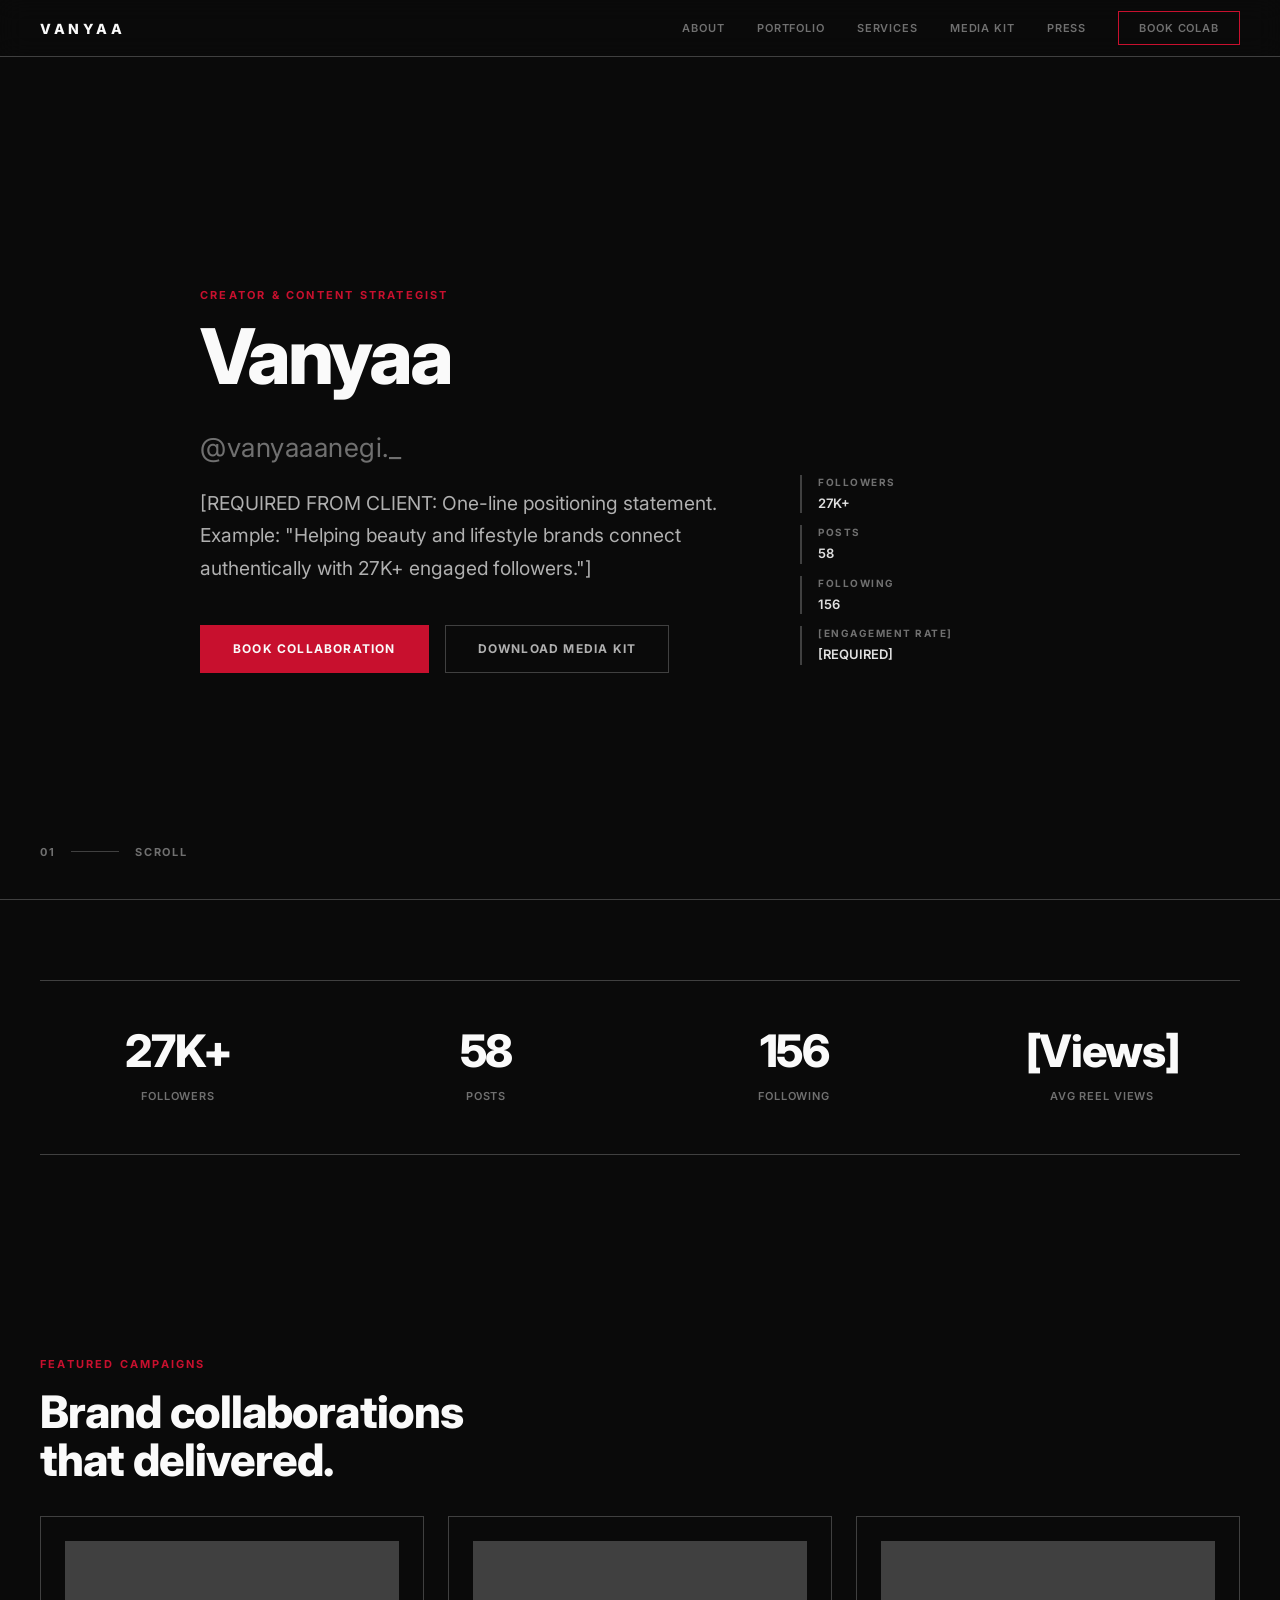
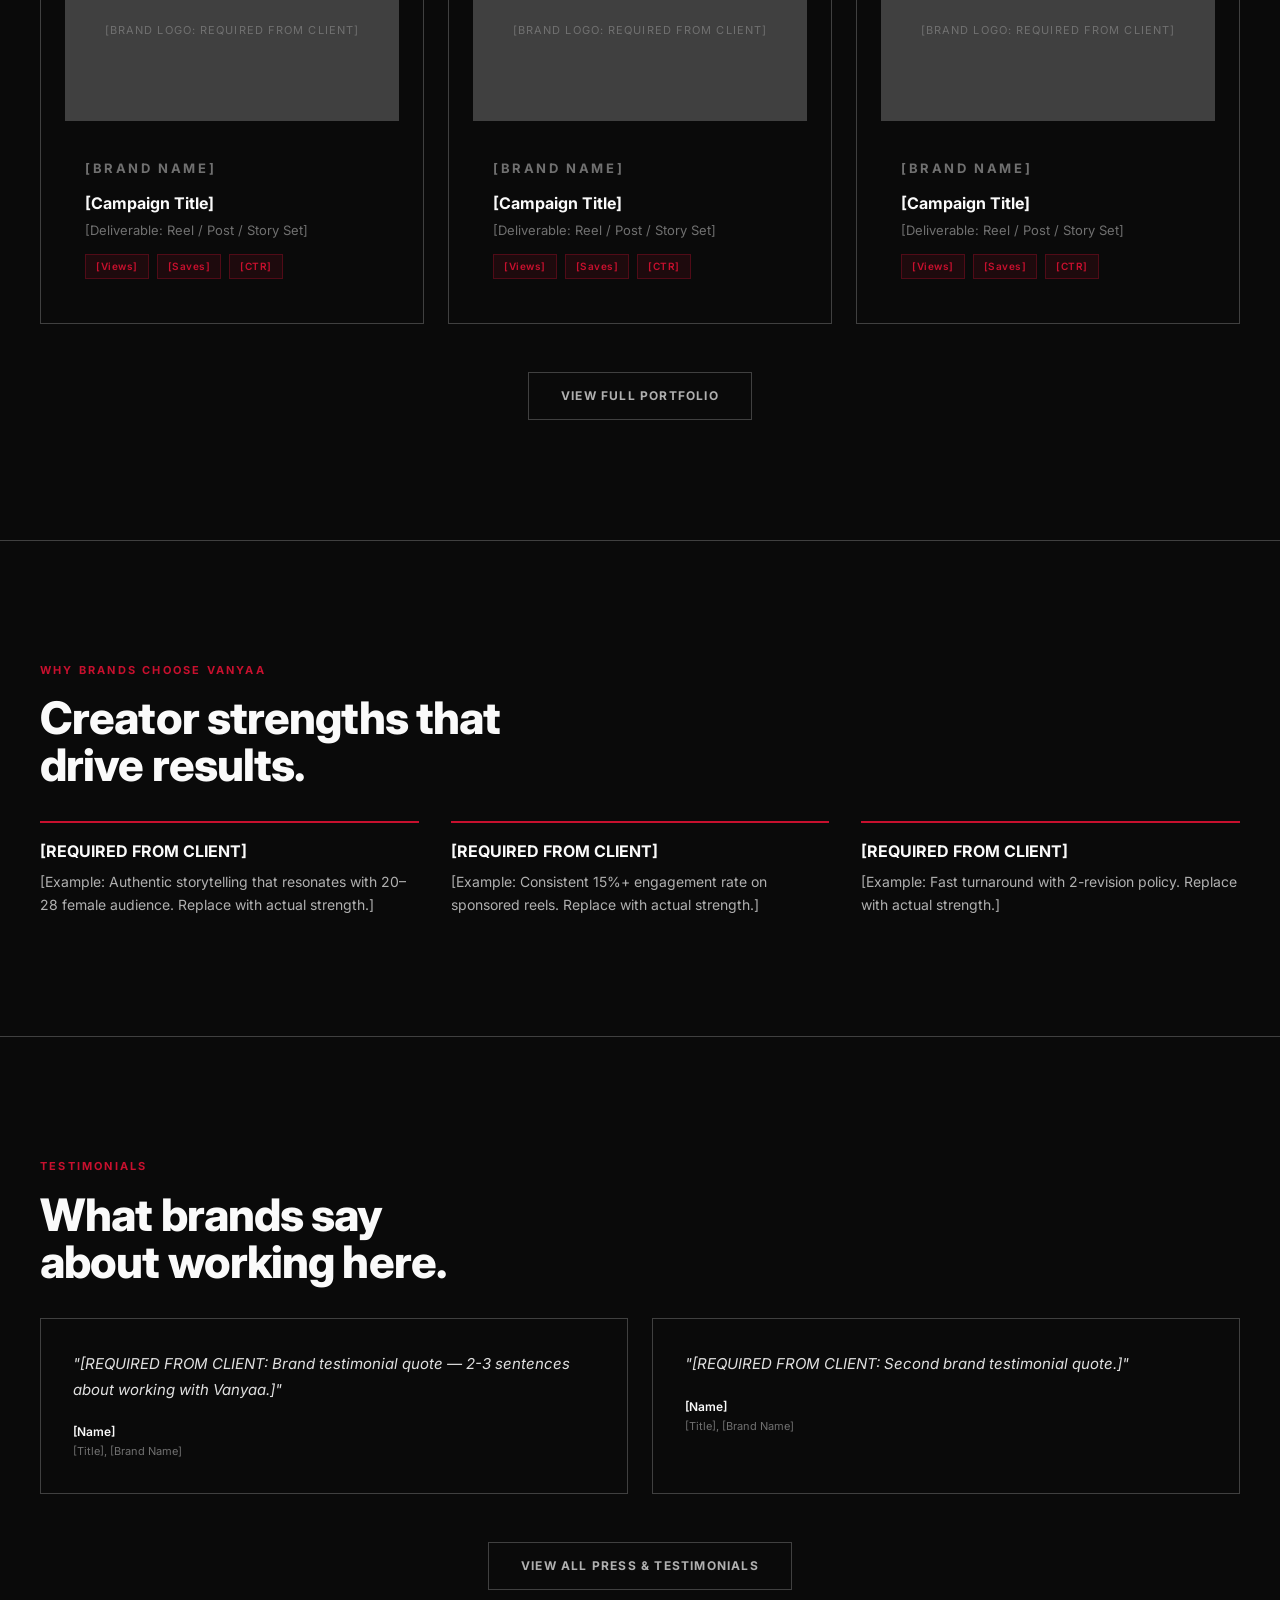
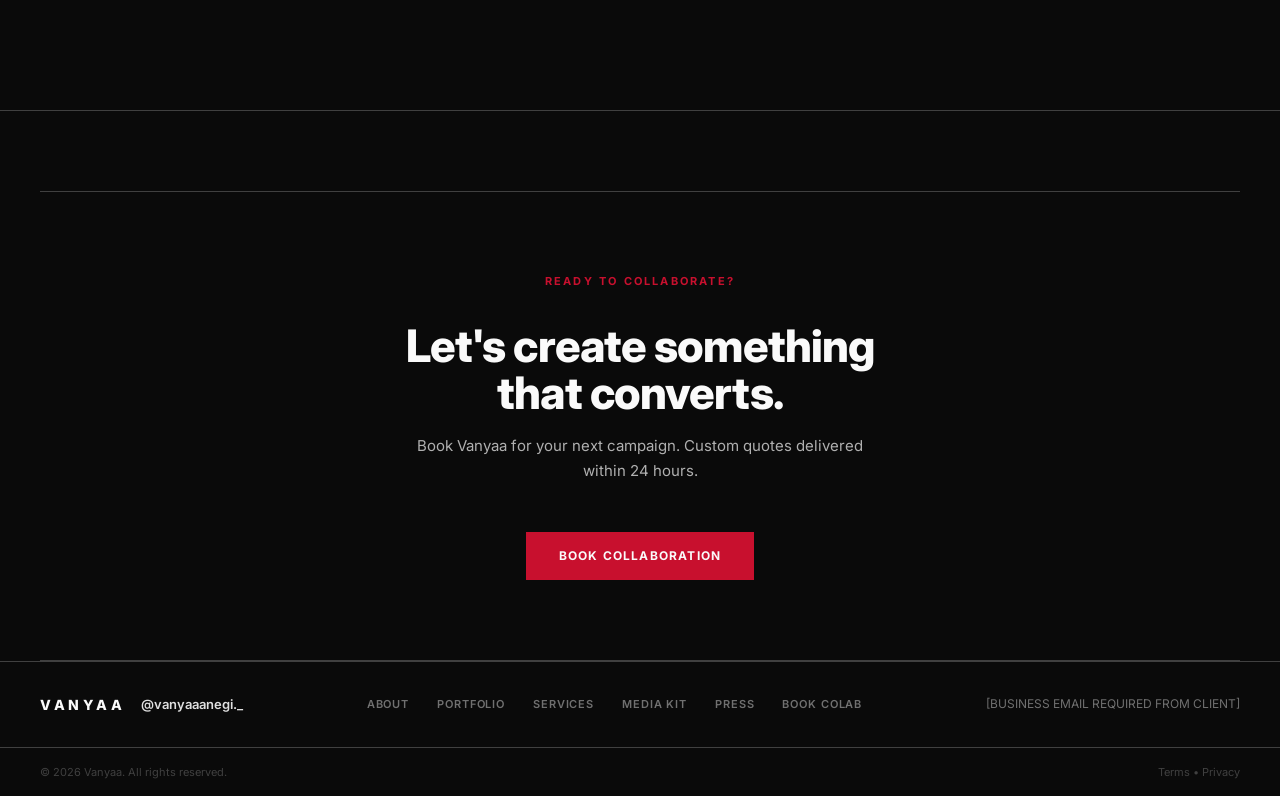
==== index.html @ 0c290fd9 "Initial commit: Vanyaa creator portfolio - Swiss design + full strategy" ====
<!doctype html>
<html lang="en">
  <head>
    <meta charset="UTF-8" />
    <meta name="viewport" content="width=device-width, initial-scale=1.0" />
    <title>Vanyaa (@vanyaaanegi._) — Creator Portfolio</title>
    <meta name="description" content="[REQUIRED FROM CLIENT: One-line positioning/meta description here. Example: Content creator specializing in beauty, fashion & lifestyle.]" />
    <meta property="og:title" content="Vanyaa (@vanyaaanegi._) — Creator Portfolio" />
    <meta property="og:description" content="[REQUIRED FROM CLIENT: Positioning line]" />
    <meta property="og:image" content="assets/images/og-image.jpg" />
    <meta property="og:url" content="https://vanyaaanegi.com" />
    <meta name="twitter:card" content="summary_large_image" />
    <link rel="preconnect" href="https://fonts.googleapis.com" />
    <link rel="preconnect" href="https://fonts.gstatic.com" crossorigin />
    <link href="https://fonts.googleapis.com/css2?family=Inter:wght@300;400;500;600;700;800&display=swap" rel="stylesheet" />
    <link rel="stylesheet" href="assets/css/styles.css" />
  </head>
  <body>
    <!-- HEADER -->
    <header class="site-header" id="navbar">
      <div class="header-inner">
        <div class="brand">VANYAA</div>
        <nav class="nav-links">
          <a href="about.html">About</a>
          <a href="portfolio.html">Portfolio</a>
          <a href="services.html">Services</a>
          <a href="media-kit.html">Media Kit</a>
          <a href="press.html">Press</a>
          <a href="work-with-me.html" class="nav-cta">Book Colab</a>
        </nav>
      </div>
    </header>

    <main>
      <!-- HERO -->
      <section class="hero section">
        <div class="container">
          <div class="hero-grid">
            <div class="hero-text">
              <p class="eyebrow">Creator & Content Strategist</p>
              <h1>
                Vanyaa<br />
                <span style="font-size: 0.35em; font-weight: 400; letter-spacing: 0.02em; color: var(--gray-3);">@vanyaaanegi._</span>
              </h1>
              <p class="lead" style="font-size: clamp(1rem, 1.8vw, 1.2rem); line-height: 1.7; color: var(--gray-2); max-width: 520px; margin: 16px 0 0;">
                [REQUIRED FROM CLIENT: One-line positioning statement. Example: "Helping beauty and lifestyle brands connect authentically with 27K+ engaged followers."]
              </p>
              <div class="hero-actions">
                <a href="work-with-me.html" class="btn btn-primary">Book Collaboration</a>
                <a href="media-kit.html" class="btn btn-outline">Download Media Kit</a>
              </div>
            </div>
            <div class="hero-meta">
              <div class="meta-item">
                <span class="meta-label">Followers</span>
                <span class="meta-value">27K+</span>
              </div>
              <div class="meta-item">
                <span class="meta-label">Posts</span>
                <span class="meta-value">58</span>
              </div>
              <div class="meta-item">
                <span class="meta-label">Following</span>
                <span class="meta-value">156</span>
              </div>
              <div class="meta-item">
                <span class="meta-label">[Engagement Rate]</span>
                <span class="meta-value">[REQUIRED]</span>
              </div>
            </div>
          </div>
        </div>
        <div style="position: absolute; bottom: 40px; left: 40px; display: flex; align-items: center; gap: 16px; font-size: 11px; font-weight: 700; letter-spacing: 0.15em; text-transform: uppercase; color: var(--gray-3);">
          <span>01</span>
          <div style="width: 48px; height: 1px; background: var(--gray-4);"></div>
          <span>Scroll</span>
        </div>
      </section>

      <!-- METRICS STRIP -->
      <section class="container">
        <div class="metrics-strip">
          <div class="metric-item">
            <span class="metric-value">27K+</span>
            <span class="metric-label">Followers</span>
          </div>
          <div class="metric-item">
            <span class="metric-value">58</span>
            <span class="metric-label">Posts</span>
          </div>
          <div class="metric-item">
            <span class="metric-value">156</span>
            <span class="metric-label">Following</span>
          </div>
          <div class="metric-item">
            <span class="metric-value">[Views]</span>
            <span class="metric-label">Avg Reel Views</span>
          </div>
        </div>
      </section>

      <!-- FEATURED CAMPAIGNS -->
      <section class="section">
        <div class="container">
          <p class="eyebrow">Featured Campaigns</p>
          <h2>Brand collaborations<br />that delivered.</h2>
          <div class="campaigns-grid">
            <!-- Campaign 1 -->
            <div class="campaign-card">
              <div class="campaign-placeholder">[Brand Logo: REQUIRED FROM CLIENT]</div>
              <div class="campaign-content" style="padding: 20px;">
                <p class="campaign-brand">[Brand Name]</p>
                <h3 style="font-size: 1rem; margin-bottom: 8px;">[Campaign Title]</h3>
                <p style="font-size: 13px; color: var(--gray-3); margin-bottom: 12px;">[Deliverable: Reel / Post / Story Set]</p>
                <div class="metric-badges">
                  <span class="badge">[Views]</span>
                  <span class="badge">[Saves]</span>
                  <span class="badge">[CTR]</span>
                </div>
              </div>
            </div>
            <!-- Campaign 2 -->
            <div class="campaign-card">
              <div class="campaign-placeholder">[Brand Logo: REQUIRED FROM CLIENT]</div>
              <div class="campaign-content" style="padding: 20px;">
                <p class="campaign-brand">[Brand Name]</p>
                <h3 style="font-size: 1rem; margin-bottom: 8px;">[Campaign Title]</h3>
                <p style="font-size: 13px; color: var(--gray-3); margin-bottom: 12px;">[Deliverable: Reel / Post / Story Set]</p>
                <div class="metric-badges">
                  <span class="badge">[Views]</span>
                  <span class="badge">[Saves]</span>
                  <span class="badge">[CTR]</span>
                </div>
              </div>
            </div>
            <!-- Campaign 3 -->
            <div class="campaign-card">
              <div class="campaign-placeholder">[Brand Logo: REQUIRED FROM CLIENT]</div>
              <div class="campaign-content" style="padding: 20px;">
                <p class="campaign-brand">[Brand Name]</p>
                <h3 style="font-size: 1rem; margin-bottom: 8px;">[Campaign Title]</h3>
                <p style="font-size: 13px; color: var(--gray-3); margin-bottom: 12px;">[Deliverable: Reel / Post / Story Set]</p>
                <div class="metric-badges">
                  <span class="badge">[Views]</span>
                  <span class="badge">[Saves]</span>
                  <span class="badge">[CTR]</span>
                </div>
              </div>
            </div>
          </div>
          <div style="text-align: center; margin-top: 48px;">
            <a href="portfolio.html" class="btn btn-outline">View Full Portfolio</a>
          </div>
        </div>
      </section>

      <!-- WHY BRANDS WORK WITH VANYAA -->
      <section class="section">
        <div class="container">
          <p class="eyebrow">Why Brands Choose Vanyaa</p>
          <h2>Creator strengths that<br />drive results.</h2>
          <div class="why-grid">
            <div class="why-item">
              <h3>[REQUIRED FROM CLIENT]</h3>
              <p>[Example: Authentic storytelling that resonates with 20–28 female audience. Replace with actual strength.]</p>
            </div>
            <div class="why-item">
              <h3>[REQUIRED FROM CLIENT]</h3>
              <p>[Example: Consistent 15%+ engagement rate on sponsored reels. Replace with actual strength.]</p>
            </div>
            <div class="why-item">
              <h3>[REQUIRED FROM CLIENT]</h3>
              <p>[Example: Fast turnaround with 2-revision policy. Replace with actual strength.]</p>
            </div>
          </div>
        </div>
      </section>

      <!-- TESTIMONIALS PREVIEW -->
      <section class="section">
        <div class="container">
          <p class="eyebrow">Testimonials</p>
          <h2>What brands say<br />about working here.</h2>
          <div class="testimonials-preview">
            <div class="testimonial-card">
              <blockquote>"[REQUIRED FROM CLIENT: Brand testimonial quote — 2-3 sentences about working with Vanyaa.]"</blockquote>
              <p class="testimonial-author">[Name]</p>
              <p class="testimonial-role">[Title], [Brand Name]</p>
            </div>
            <div class="testimonial-card">
              <blockquote>"[REQUIRED FROM CLIENT: Second brand testimonial quote.]"</blockquote>
              <p class="testimonial-author">[Name]</p>
              <p class="testimonial-role">[Title], [Brand Name]</p>
            </div>
          </div>
          <div style="text-align: center; margin-top: 48px;">
            <a href="press.html" class="btn btn-outline">View All Press & Testimonials</a>
          </div>
        </div>
      </section>

      <!-- PRIMARY CTA -->
      <section class="container">
        <div class="cta-section">
          <p class="eyebrow">Ready to Collaborate?</p>
          <h2 style="font-size: clamp(1.8rem, 3.5vw, 2.8rem);">Let's create something<br />that converts.</h2>
          <p>Book Vanyaa for your next campaign. Custom quotes delivered within 24 hours.</p>
          <a href="work-with-me.html" class="btn btn-primary" style="margin-top: 16px;">Book Collaboration</a>
        </div>
      </section>
    </main>

    <!-- FOOTER -->
    <footer class="site-footer">
      <div class="footer-inner">
        <div class="footer-left">
          <span class="footer-brand">VANYAA</span>
          <span class="footer-name">@vanyaaanegi._</span>
        </div>
        <div class="footer-links">
          <a href="about.html">About</a>
          <a href="portfolio.html">Portfolio</a>
          <a href="services.html">Services</a>
          <a href="media-kit.html">Media Kit</a>
          <a href="press.html">Press</a>
          <a href="work-with-me.html">Book Colab</a>
        </div>
        <div class="footer-right">
          <span>[BUSINESS EMAIL REQUIRED FROM CLIENT]</span>
        </div>
      </div>
      <div class="footer-bottom">
        <span>© 2026 Vanyaa. All rights reserved.</span>
        <span><a href="terms.html" style="color: var(--gray-4);">Terms</a> • <a href="privacy.html" style="color: var(--gray-4);">Privacy</a></span>
      </div>
    </footer>

    <script src="assets/js/main.js"></script>
    <script src="assets/js/analytics.js"></script>
  </body>
</html>
---- assets/css/styles.css ----
/* === VANYAA — PREMIUM CREATOR PORTFOLIO === */
/* Design: Minimal, editorial, Swiss-inspired */
/* Font: Inter (Helvetica-style) */

:root {
  --black: #0a0a0a;
  --white: #fafafa;
  --gray-1: #e0e0e0;
  --gray-2: #b0b0b0;
  --gray-3: #707070;
  --gray-4: #404040;
  --accent: #c8102e;
  --sans: 'Inter', Helvetica, Arial, sans-serif;
}

* { box-sizing: border-box; margin: 0; padding: 0; }

html {
  scroll-behavior: smooth;
  background: var(--black);
}

body {
  font-family: var(--sans);
  color: var(--white);
  background: var(--black);
  line-height: 1.5;
  -webkit-font-smoothing: antialiased;
}

a { color: inherit; text-decoration: none; }

img { max-width: 100%; display: block; }

/* ========= UTILITY ========= */
.container {
  max-width: 1400px;
  margin: 0 auto;
  padding: 0 40px;
}

.btn {
  display: inline-flex;
  align-items: center;
  gap: 8px;
  padding: 14px 32px;
  font-family: var(--sans);
  font-size: 12px;
  font-weight: 700;
  letter-spacing: 0.1em;
  text-transform: uppercase;
  border: 1px solid transparent;
  transition: background 0.2s ease, color 0.2s ease, border-color 0.2s ease;
  cursor: pointer;
}

.btn-primary {
  background: var(--accent);
  color: var(--white);
  border-color: var(--accent);
}

.btn-primary:hover {
  background: transparent;
  color: var(--accent);
}

.btn-outline {
  border-color: var(--gray-4);
  color: var(--gray-2);
}

.btn-outline:hover {
  border-color: var(--white);
  color: var(--white);
}

.btn-sm {
  padding: 10px 20px;
  font-size: 11px;
}

.section {
  padding: 120px 0;
  border-bottom: 1px solid var(--gray-4);
}

.section:last-child {
  border-bottom: none;
}

.eyebrow {
  font-size: 11px;
  font-weight: 700;
  letter-spacing: 0.2em;
  text-transform: uppercase;
  color: var(--accent);
  margin-bottom: 16px;
}

h1, h2, h3, h4 {
  font-family: var(--sans);
  font-weight: 800;
  line-height: 1.05;
  margin: 0;
}

h1 { font-size: clamp(2.5rem, 6vw, 5.5rem); letter-spacing: -0.04em; }
h2 { font-size: clamp(1.8rem, 3.5vw, 2.8rem); letter-spacing: -0.02em; }
h3 { font-size: 1.1rem; font-weight: 700; }
h4 { font-size: 0.85rem; font-weight: 600; text-transform: uppercase; letter-spacing: 0.08em; color: var(--gray-3); }

p {
  font-size: 15px;
  line-height: 1.7;
  color: var(--gray-2);
  margin: 0;
}

/* ========= HEADER ========= */
.site-header {
  position: fixed;
  top: 0;
  left: 0;
  right: 0;
  z-index: 100;
  background: rgba(10, 10, 10, 0.9);
  backdrop-filter: blur(12px);
  border-bottom: 1px solid var(--gray-4);
  transition: background 0.3s ease;
}

.site-header.scrolled {
  background: rgba(10, 10, 10, 0.97);
}

.header-inner {
  max-width: 1400px;
  margin: 0 auto;
  padding: 0 40px;
  height: 56px;
  display: flex;
  align-items: center;
  justify-content: space-between;
}

.brand {
  font-size: 14px;
  font-weight: 800;
  letter-spacing: 0.25em;
  color: var(--white);
}

.nav-links {
  display: flex;
  align-items: center;
  gap: 32px;
}

.nav-links a {
  font-size: 11px;
  font-weight: 600;
  letter-spacing: 0.08em;
  text-transform: uppercase;
  color: var(--gray-3);
  transition: color 0.2s ease;
}

.nav-links a:hover {
  color: var(--white);
}

.nav-cta {
  padding: 8px 20px;
  font-size: 11px;
  font-weight: 700;
  letter-spacing: 0.1em;
  text-transform: uppercase;
  border: 1px solid var(--accent);
  color: var(--accent);
  transition: background 0.2s ease, color 0.2s ease;
}

.nav-cta:hover {
  background: var(--accent);
  color: var(--white);
}

/* ========= HERO ========= */
.hero {
  min-height: 100vh;
  display: flex;
  flex-direction: column;
  justify-content: center;
  padding-top: 120px !important;
  padding-bottom: 60px !important;
}

.hero-grid {
  display: grid;
  grid-template-columns: 1fr 280px;
  gap: 80px;
  align-items: end;
}

.hero-text { align-self: center; }

.hero h1 {
  margin-bottom: 20px;
  line-height: 0.95;
}

.hero-handle {
  display: block;
  font-size: clamp(1rem, 2vw, 1.4rem);
  font-weight: 400;
  letter-spacing: 0.02em;
  color: var(--gray-3);
  margin-top: 16px;
}

.hero-actions {
  display: flex;
  gap: 16px;
  margin-top: 40px;
  flex-wrap: wrap;
}

.hero-meta {
  display: flex;
  flex-direction: column;
  gap: 12px;
  align-self: end;
  padding-bottom: 8px;
}

.meta-item {
  border-left: 2px solid var(--gray-4);
  padding-left: 16px;
}

.meta-label {
  display: block;
  font-size: 10px;
  font-weight: 700;
  letter-spacing: 0.15em;
  text-transform: uppercase;
  color: var(--gray-3);
  margin-bottom: 4px;
}

.meta-value {
  display: block;
  font-size: 13px;
  font-weight: 600;
  color: var(--gray-1);
}

/* ========= METRICS STRIP ========= */
.metrics-strip {
  display: grid;
  grid-template-columns: repeat(4, 1fr);
  gap: 32px;
  padding: 48px 0;
  border-top: 1px solid var(--gray-4);
  border-bottom: 1px solid var(--gray-4);
  margin: 80px 0;
}

.metric-item {
  text-align: center;
}

.metric-value {
  display: block;
  font-size: clamp(1.8rem, 3.5vw, 3rem);
  font-weight: 800;
  letter-spacing: -0.03em;
  line-height: 1;
  margin-bottom: 8px;
}

.metric-label {
  font-size: 11px;
  font-weight: 600;
  letter-spacing: 0.08em;
  text-transform: uppercase;
  color: var(--gray-3);
}

/* ========= CAMPAIGN CARDS ========= */
.campaigns-grid {
  display: grid;
  grid-template-columns: repeat(3, 1fr);
  gap: 24px;
  margin-top: 32px;
}

.campaign-card {
  border: 1px solid var(--gray-4);
  padding: 24px;
  transition: border-color 0.2s ease;
}

.campaign-card:hover {
  border-color: var(--gray-2);
}

.campaign-brand {
  font-size: 10px;
  font-weight: 700;
  letter-spacing: 0.2em;
  text-transform: uppercase;
  color: var(--accent);
  margin-bottom: 12px;
}

.campaign-card h3 {
  font-size: 1rem;
  margin-bottom: 8px;
}

.campaign-card p {
  font-size: 13px;
  color: var(--gray-3);
  margin-bottom: 16px;
}

.campaign-placeholder {
  width: 100%;
  height: 180px;
  background: var(--gray-4);
  margin-bottom: 16px;
  display: flex;
  align-items: center;
  justify-content: center;
  font-size: 11px;
  color: var(--gray-3);
  text-transform: uppercase;
  letter-spacing: 0.1em;
}

/* ========= WHY BRANDS ========= */
.why-grid {
  display: grid;
  grid-template-columns: repeat(3, 1fr);
  gap: 32px;
  margin-top: 32px;
}

.why-item {
  border-top: 2px solid var(--accent);
  padding-top: 20px;
}

.why-item h3 {
  font-size: 1rem;
  margin-bottom: 10px;
}

.why-item p {
  font-size: 14px;
  color: var(--gray-2);
  line-height: 1.65;
}

/* ========= TESTIMONIALS PREVIEW ========= */
.testimonials-preview {
  display: grid;
  grid-template-columns: repeat(2, 1fr);
  gap: 24px;
  margin-top: 32px;
}

.testimonial-card {
  border: 1px solid var(--gray-4);
  padding: 32px;
}

.testimonial-card blockquote {
  font-size: 15px;
  line-height: 1.7;
  color: var(--gray-1);
  margin-bottom: 20px;
  font-style: italic;
}

.testimonial-author {
  font-size: 12px;
  font-weight: 600;
  color: var(--white);
}

.testimonial-role {
  font-size: 11px;
  color: var(--gray-3);
}

/* ========= CTA SECTION ========= */
.cta-section {
  text-align: center;
  padding: 80px 0;
  border-top: 1px solid var(--gray-4);
  border-bottom: 1px solid var(--gray-4);
  margin-top: 80px;
}

.cta-section h2 {
  max-width: 20ch;
  margin: 0 auto 16px;
}

.cta-section p {
  max-width: 50ch;
  margin: 0 auto 32px;
}

/* ========= FOOTER ========= */
.site-footer {
  border-top: 1px solid var(--gray-4);
  max-width: 1400px;
  margin: 0 auto;
}

.footer-inner {
  padding: 32px 40px;
  display: flex;
  align-items: center;
  justify-content: space-between;
  flex-wrap: wrap;
  gap: 16px;
}

.footer-left {
  display: flex;
  align-items: center;
  gap: 16px;
}

.footer-brand {
  font-size: 14px;
  font-weight: 800;
  letter-spacing: 0.25em;
  color: var(--white);
}

.footer-name {
  font-size: 13px;
  font-weight: 600;
  color: var(--gray-1);
}

.footer-links {
  display: flex;
  gap: 28px;
}

.footer-links a {
  font-size: 11px;
  font-weight: 600;
  letter-spacing: 0.08em;
  text-transform: uppercase;
  color: var(--gray-3);
  transition: color 0.2s ease;
}

.footer-links a:hover {
  color: var(--white);
}

.footer-right {
  font-size: 12px;
  color: var(--gray-3);
}

.footer-bottom {
  max-width: 1400px;
  margin: 0 auto;
  padding: 16px 40px;
  border-top: 1px solid var(--gray-4);
  display: flex;
  justify-content: space-between;
  font-size: 11px;
  color: var(--gray-4);
}

/* ========= PAGE HEADER ========= */
.page-header {
  padding: 140px 0 60px;
}

.page-header h1 {
  margin-bottom: 12px;
}

.page-header p {
  max-width: 50ch;
  font-size: 16px;
}

/* ========= ABOUT PAGE ========= */
.about-grid {
  display: grid;
  grid-template-columns: 280px 1fr;
  gap: 80px;
  align-items: start;
}

.about-text p {
  font-size: 16px;
  line-height: 1.8;
  color: var(--gray-1);
  margin-bottom: 20px;
}

.about-text p:last-child { margin-bottom: 0; }

.stats-block {
  border-top: 2px solid var(--accent);
  padding-top: 20px;
  margin-bottom: 24px;
}

.stats-block h4 {
  margin-bottom: 16px;
}

.stat-row {
  display: flex;
  justify-content: space-between;
  padding: 10px 0;
  border-bottom: 1px solid var(--gray-4);
  font-size: 13px;
}

.stat-row:last-child { border-bottom: none; }

.stat-label {
  color: var(--gray-3);
  font-weight: 500;
}

.stat-val {
  color: var(--gray-1);
  font-weight: 600;
}

.values-grid {
  display: grid;
  grid-template-columns: repeat(3, 1fr);
  gap: 24px;
  margin-top: 40px;
}

.value-item {
  border-left: 3px solid var(--accent);
  padding-left: 20px;
}

.value-item h4 { margin-bottom: 8px; }

.value-item p {
  font-size: 14px;
  color: var(--gray-2);
  line-height: 1.6;
}

/* ========= PORTFOLIO PAGE ========= */
.filter-bar {
  display: flex;
  gap: 12px;
  margin: 32px 0;
  flex-wrap: wrap;
}

.filter-btn {
  padding: 8px 16px;
  font-size: 11px;
  font-weight: 600;
  letter-spacing: 0.08em;
  text-transform: uppercase;
  background: transparent;
  color: var(--gray-3);
  border: 1px solid var(--gray-4);
  cursor: pointer;
  transition: all 0.2s ease;
  font-family: var(--sans);
}

.filter-btn:hover,
.filter-btn.active {
  border-color: var(--accent);
  color: var(--accent);
}

.portfolio-grid {
  display: grid;
  grid-template-columns: repeat(3, 1fr);
  gap: 24px;
}

.portfolio-card {
  border: 1px solid var(--gray-4);
  transition: border-color 0.2s ease;
}

.portfolio-card:hover {
  border-color: var(--gray-2);
}

.portfolio-thumb {
  width: 100%;
  height: 220px;
  background: var(--gray-4);
  display: flex;
  align-items: center;
  justify-content: center;
  font-size: 10px;
  color: var(--gray-3);
  text-transform: uppercase;
  letter-spacing: 0.1em;
}

.portfolio-content {
  padding: 20px;
}

.portfolio-brand {
  font-size: 10px;
  font-weight: 700;
  letter-spacing: 0.15em;
  text-transform: uppercase;
  color: var(--accent);
  margin-bottom: 8px;
}

.portfolio-content h3 {
  font-size: 1rem;
  margin-bottom: 6px;
}

.portfolio-meta {
  display: flex;
  gap: 16px;
  margin: 12px 0;
  font-size: 11px;
  color: var(--gray-3);
}

.metric-badges {
  display: flex;
  gap: 8px;
  flex-wrap: wrap;
}

.badge {
  padding: 4px 10px;
  font-size: 10px;
  font-weight: 600;
  letter-spacing: 0.05em;
  background: rgba(200, 16, 46, 0.1);
  color: var(--accent);
  border: 1px solid rgba(200, 16, 46, 0.3);
}

.portfolio-cta {
  margin-top: 16px;
  padding-top: 16px;
  border-top: 1px solid var(--gray-4);
}

/* ========= SERVICES PAGE ========= */
.services-table {
  width: 100%;
  border-collapse: collapse;
  margin-top: 32px;
}

.services-table th,
.services-table td {
  padding: 16px 20px;
  text-align: left;
  border-bottom: 1px solid var(--gray-4);
  font-size: 14px;
}

.services-table th {
  font-size: 11px;
  font-weight: 700;
  letter-spacing: 0.1em;
  text-transform: uppercase;
  color: var(--gray-3);
}

.services-table td {
  color: var(--gray-2);
}

.services-table tr:hover td {
  background: rgba(255, 255, 255, 0.02);
}

.addons-grid {
  display: grid;
  grid-template-columns: repeat(3, 1fr);
  gap: 24px;
  margin-top: 48px;
}

.addon-card {
  border: 1px solid var(--gray-4);
  padding: 24px;
}

.addon-card h4 { margin-bottom: 8px; }

.addon-card p {
  font-size: 14px;
  color: var(--gray-2);
  line-height: 1.6;
}

.pricing-note {
  margin-top: 48px;
  padding: 32px;
  border: 1px solid var(--gray-4);
  text-align: center;
}

.pricing-note h3 {
  margin-bottom: 12px;
}

/* ========= MEDIA KIT PAGE ========= */
.kit-section {
  margin-bottom: 48px;
}

.kit-section:last-child { margin-bottom: 0; }

.kit-section h3 {
  font-size: 1rem;
  margin-bottom: 16px;
  padding-bottom: 12px;
  border-bottom: 1px solid var(--gray-4);
}

.kit-placeholder {
  padding: 24px;
  background: rgba(255, 255, 255, 0.03);
  border: 1px dashed var(--gray-4);
  text-align: center;
  font-size: 13px;
  color: var(--gray-3);
  margin-top: 16px;
}

.download-btn {
  display: inline-flex;
  align-items: center;
  gap: 10px;
  padding: 16px 36px;
  background: var(--accent);
  color: var(--white);
  font-size: 12px;
  font-weight: 700;
  letter-spacing: 0.1em;
  text-transform: uppercase;
  border: none;
  cursor: pointer;
  transition: background 0.2s ease;
  font-family: var(--sans);
}

.download-btn:hover {
  background: #a00d25;
}

.update-note {
  font-size: 12px;
  color: var(--gray-3);
  margin-top: 16px;
}

/* ========= WORK WITH ME (FORM) ========= */
.form-container {
  max-width: 720px;
  margin: 0 auto;
}

.form-group {
  margin-bottom: 24px;
}

.form-group label {
  display: block;
  font-size: 11px;
  font-weight: 700;
  letter-spacing: 0.1em;
  text-transform: uppercase;
  color: var(--gray-3);
  margin-bottom: 8px;
}

.form-group input,
.form-group select,
.form-group textarea {
  width: 100%;
  padding: 14px 16px;
  font-family: var(--sans);
  font-size: 14px;
  color: var(--white);
  background: rgba(255, 255, 255, 0.05);
  border: 1px solid var(--gray-4);
  transition: border-color 0.2s ease;
}

.form-group input:focus,
.form-group select:focus,
.form-group textarea:focus {
  outline: none;
  border-color: var(--accent);
}

.form-group textarea {
  min-height: 120px;
  resize: vertical;
}

.form-group select {
  cursor: pointer;
  -webkit-appearance: none;
  appearance: none;
  background-image: url("data:image/svg+xml,%3Csvg xmlns='http://www.w3.org/2000/svg' width='12' height='8'%3E%3Cpath d='M1 1l5 5 5-5' stroke='%23707070' stroke-width='1.5' fill='none'/%3E%3C/svg%3E");
  background-repeat: no-repeat;
  background-position: right 16px center;
}

.checkbox-group {
  display: flex;
  flex-wrap: wrap;
  gap: 12px;
}

.checkbox-item {
  display: flex;
  align-items: center;
  gap: 8px;
}

.checkbox-item input[type="checkbox"] {
  width: 16px;
  height: 16px;
  accent-color: var(--accent);
}

.checkbox-item label {
  font-size: 13px;
  color: var(--gray-2);
  text-transform: none;
  letter-spacing: normal;
  font-weight: 500;
}

.consent-group {
  display: flex;
  align-items: flex-start;
  gap: 12px;
  padding: 20px;
  border: 1px solid var(--gray-4);
  margin-bottom: 32px;
}

.consent-group input[type="checkbox"] {
  width: 18px;
  height: 18px;
  margin-top: 2px;
  accent-color: var(--accent);
  flex-shrink: 0;
}

.consent-group label {
  font-size: 13px;
  color: var(--gray-2);
  line-height: 1.6;
}

.form-submit {
  width: 100%;
  padding: 18px;
  font-size: 13px;
}

.form-success {
  display: none;
  padding: 48px;
  border: 1px solid var(--gray-4);
  text-align: center;
}

.form-success h3 {
  margin-bottom: 12px;
  color: var(--accent);
}

.form-success p {
  max-width: 50ch;
  margin: 0 auto;
}

/* ========= PRESS PAGE ========= */
.testimonials-grid {
  display: grid;
  grid-template-columns: repeat(2, 1fr);
  gap: 24px;
  margin-top: 32px;
}

.press-list {
  margin-top: 48px;
}

.press-item {
  display: flex;
  align-items: center;
  justify-content: space-between;
  padding: 20px 0;
  border-bottom: 1px solid var(--gray-4);
  gap: 24px;
}

.press-item:first-child {
  border-top: 1px solid var(--gray-4);
}

.press-pub {
  font-size: 10px;
  font-weight: 700;
  letter-spacing: 0.15em;
  text-transform: uppercase;
  color: var(--accent);
}

.press-item h4 {
  font-size: 1rem;
  margin-top: 4px;
}

.press-link {
  font-size: 11px;
  font-weight: 600;
  letter-spacing: 0.08em;
  text-transform: uppercase;
  color: var(--accent);
  white-space: nowrap;
}

/* ========= LEGAL PAGES ========= */
.legal-content {
  max-width: 800px;
}

.legal-content h3 {
  font-size: 1.1rem;
  margin: 32px 0 12px;
  color: var(--white);
}

.legal-content h3:first-child { margin-top: 0; }

.legal-content p,
.legal-content li {
  font-size: 14px;
  line-height: 1.7;
  color: var(--gray-2);
  margin-bottom: 12px;
}

.legal-content ul {
  padding-left: 20px;
}

.legal-content li {
  margin-bottom: 8px;
}

/* ========= RESPONSIVE ========= */
@media (max-width: 1024px) {
  .hero-grid,
  .about-grid {
    grid-template-columns: 1fr;
    gap: 48px;
  }

  .hero-meta {
    flex-direction: row;
    flex-wrap: wrap;
    gap: 24px;
    align-self: start;
  }

  .campaigns-grid,
  .why-grid,
  .values-grid,
  .portfolio-grid,
  .addons-grid {
    grid-template-columns: 1fr;
  }

  .metrics-strip {
    grid-template-columns: repeat(2, 1fr);
  }

  .testimonials-grid,
  .testimonials-preview {
    grid-template-columns: 1fr;
  }
}

@media (max-width: 768px) {
  .container,
  .header-inner,
  .footer-inner,
  .footer-bottom {
    padding-left: 20px;
    padding-right: 20px;
  }

  .nav-links {
    display: none;
  }

  h1 { font-size: 2.4rem; }

  .metrics-strip {
    grid-template-columns: 1fr;
  }

  .form-container {
    padding: 0 20px;
  }

  .footer-inner {
    flex-direction: column;
    align-items: flex-start;
  }

  .footer-links {
    flex-wrap: wrap;
    gap: 16px;
  }

  .footer-bottom {
    flex-direction: column;
    gap: 4px;
  }
}
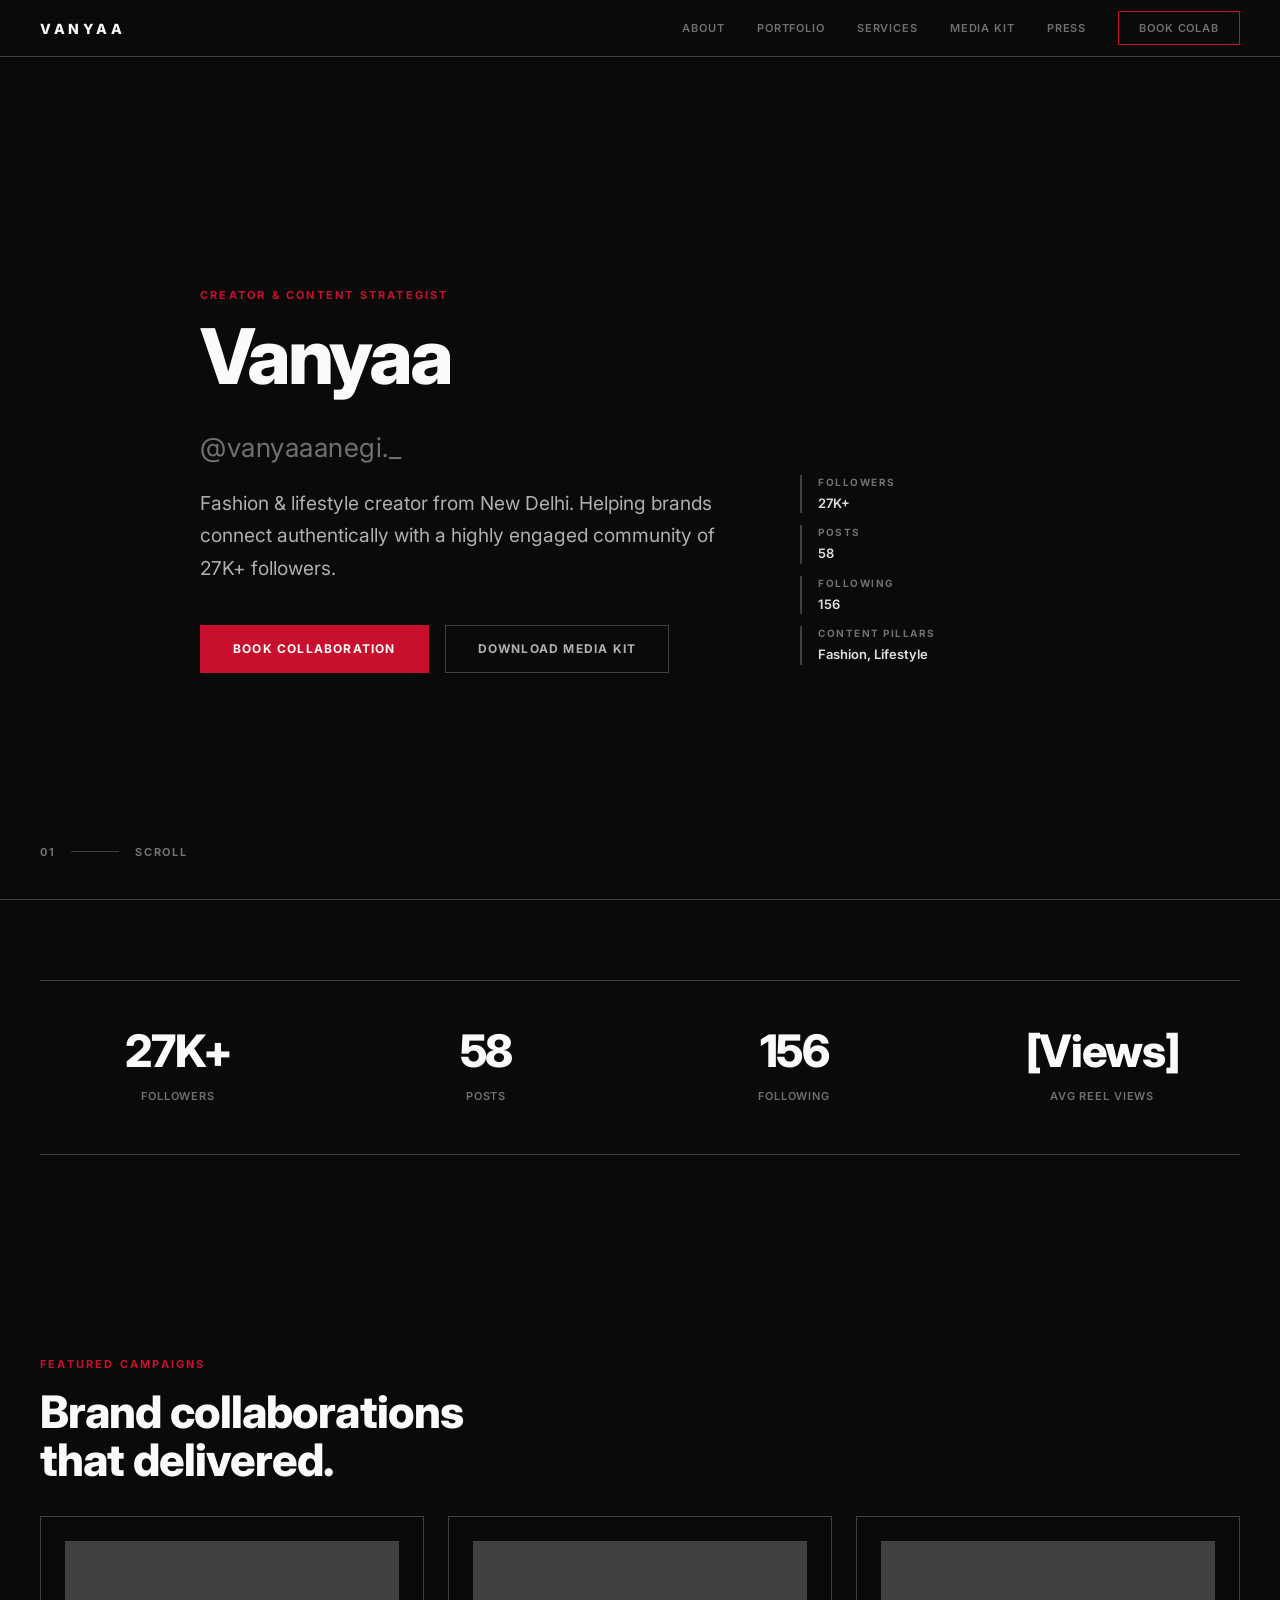
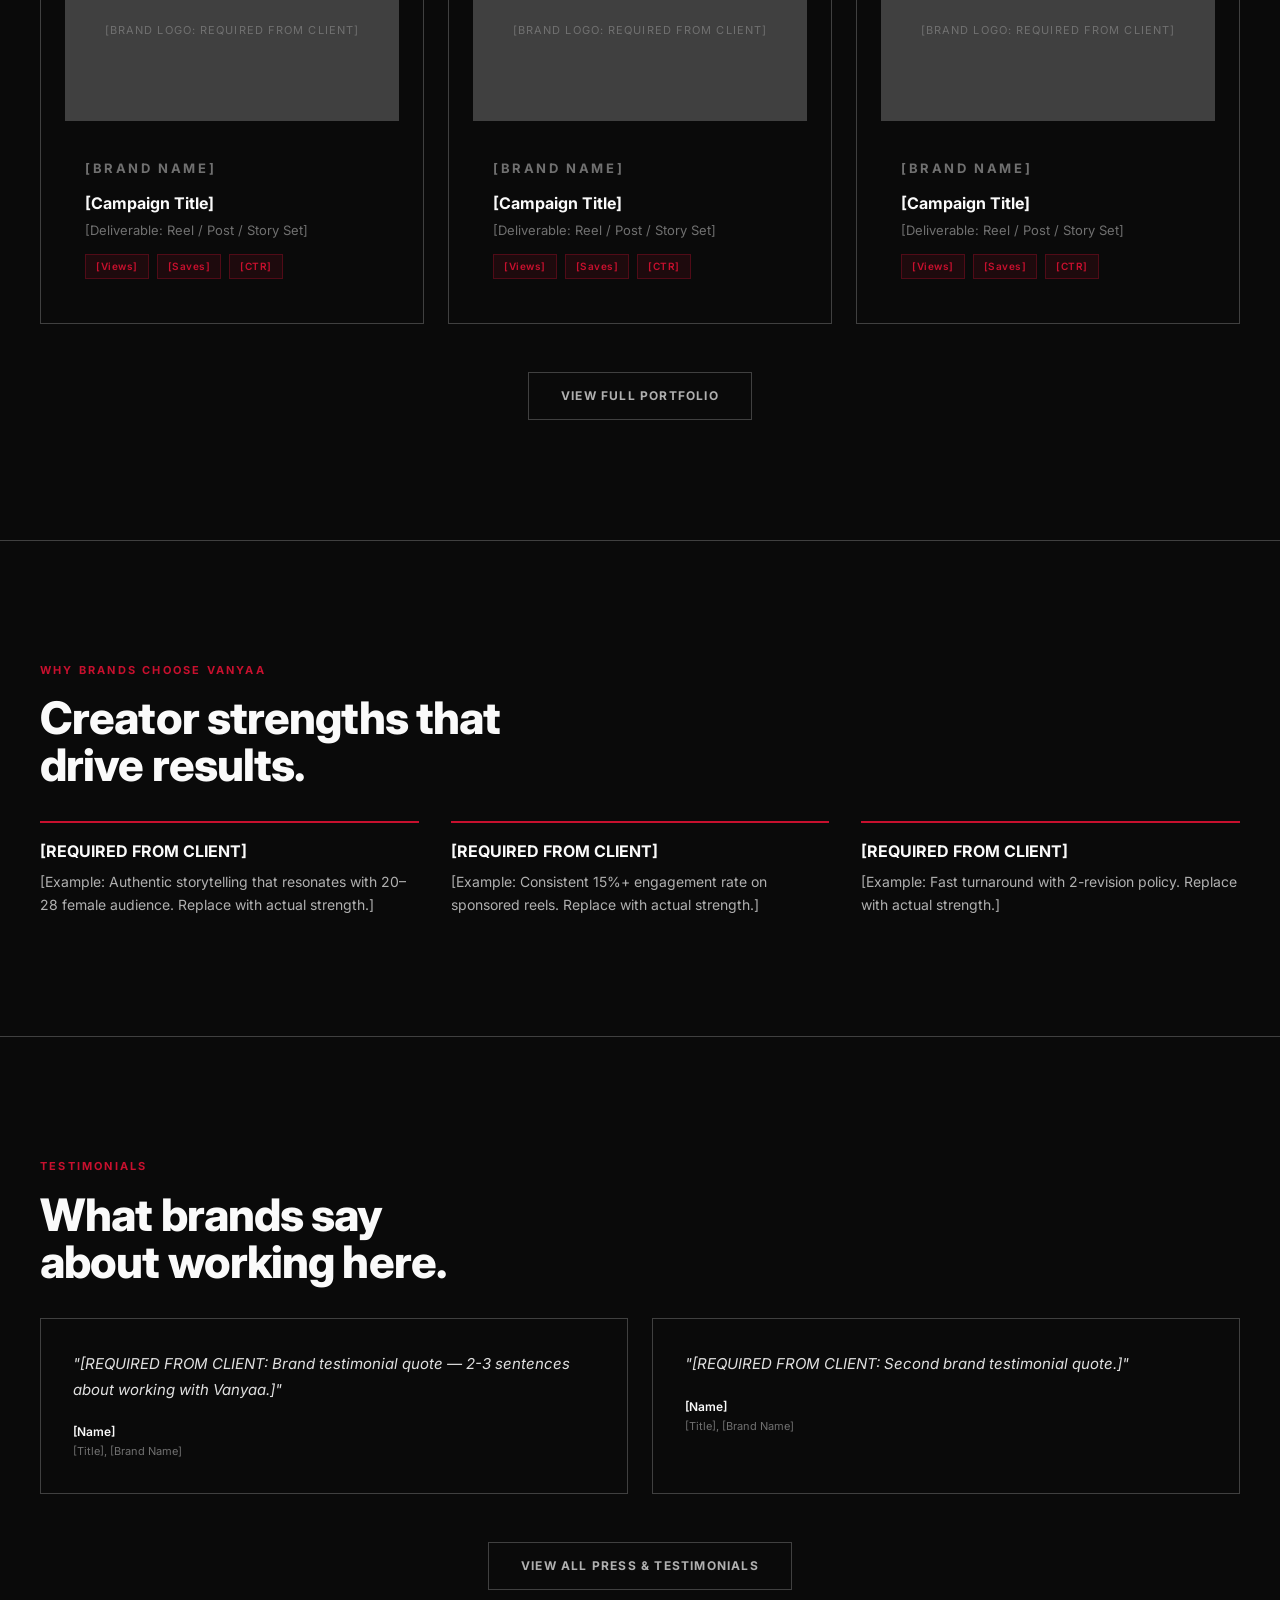
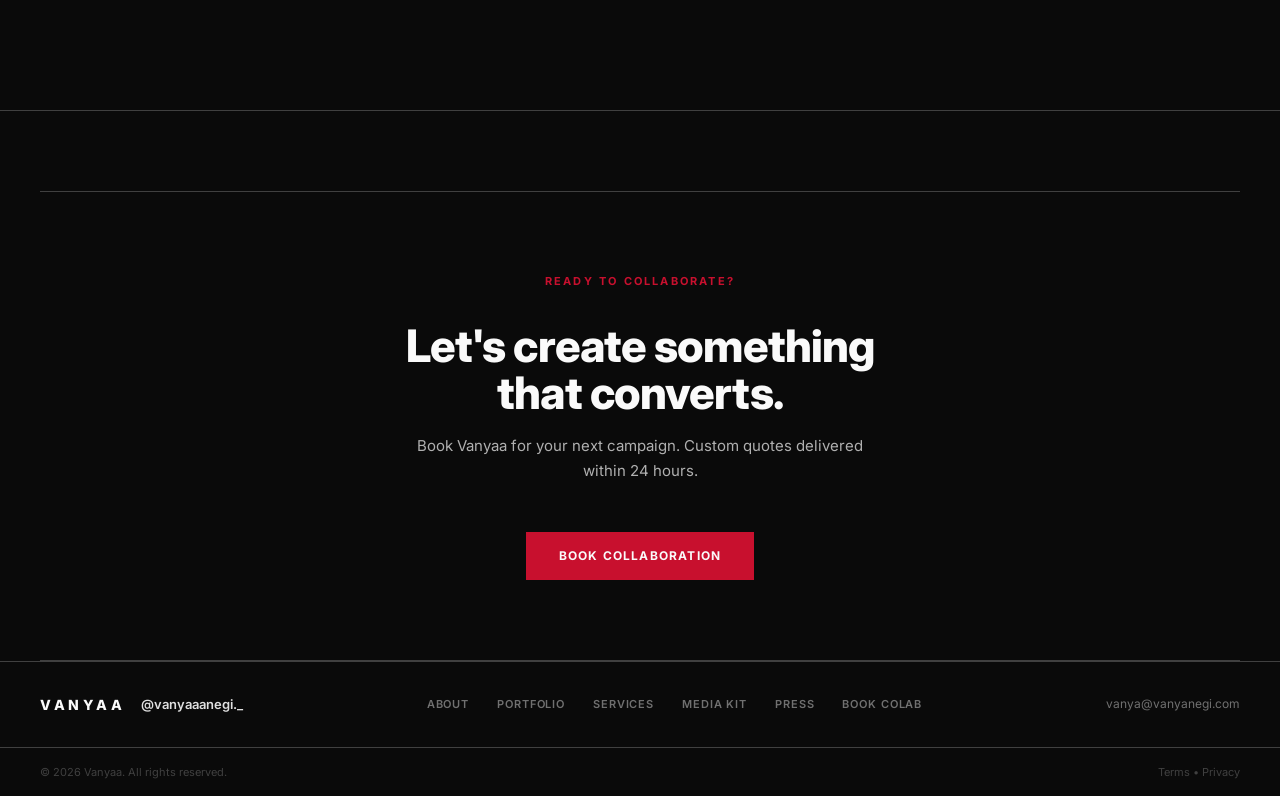
==== commit 09b846be: "Fill real data: Vanya Negi, Delhi-based, fashion & lifestyle, 27K+ followers, Myntra case study" ====
--- a/index.html
+++ b/index.html
@@ -4,9 +4,9 @@
     <meta charset="UTF-8" />
     <meta name="viewport" content="width=device-width, initial-scale=1.0" />
     <title>Vanyaa (@vanyaaanegi._) — Creator Portfolio</title>
-    <meta name="description" content="[REQUIRED FROM CLIENT: One-line positioning/meta description here. Example: Content creator specializing in beauty, fashion & lifestyle.]" />
+    <meta name="description" content="Vanya Negi — Delhi-based fashion & lifestyle creator helping brands connect authentically with 27K+ engaged followers." />
     <meta property="og:title" content="Vanyaa (@vanyaaanegi._) — Creator Portfolio" />
-    <meta property="og:description" content="[REQUIRED FROM CLIENT: Positioning line]" />
+    <meta property="og:description" content="Vanya Negi (@vanyaaanegi._) — Fashion & lifestyle creator from New Delhi with 27K+ followers." />
     <meta property="og:image" content="assets/images/og-image.jpg" />
     <meta property="og:url" content="https://vanyaaanegi.com" />
     <meta name="twitter:card" content="summary_large_image" />
@@ -43,7 +43,7 @@
                 <span style="font-size: 0.35em; font-weight: 400; letter-spacing: 0.02em; color: var(--gray-3);">@vanyaaanegi._</span>
               </h1>
               <p class="lead" style="font-size: clamp(1rem, 1.8vw, 1.2rem); line-height: 1.7; color: var(--gray-2); max-width: 520px; margin: 16px 0 0;">
-                [REQUIRED FROM CLIENT: One-line positioning statement. Example: "Helping beauty and lifestyle brands connect authentically with 27K+ engaged followers."]
+                Fashion & lifestyle creator from New Delhi. Helping brands connect authentically with a highly engaged community of 27K+ followers.
               </p>
               <div class="hero-actions">
                 <a href="work-with-me.html" class="btn btn-primary">Book Collaboration</a>
@@ -64,8 +64,8 @@
                 <span class="meta-value">156</span>
               </div>
               <div class="meta-item">
-                <span class="meta-label">[Engagement Rate]</span>
-                <span class="meta-value">[REQUIRED]</span>
+              <span class="meta-label">Content Pillars</span>
+              <span class="meta-value">Fashion, Lifestyle</span>
               </div>
             </div>
           </div>
@@ -226,7 +226,7 @@
           <a href="work-with-me.html">Book Colab</a>
         </div>
         <div class="footer-right">
-          <span>[BUSINESS EMAIL REQUIRED FROM CLIENT]</span>
+          <span>vanya@vanyanegi.com</span>
         </div>
       </div>
       <div class="footer-bottom">
